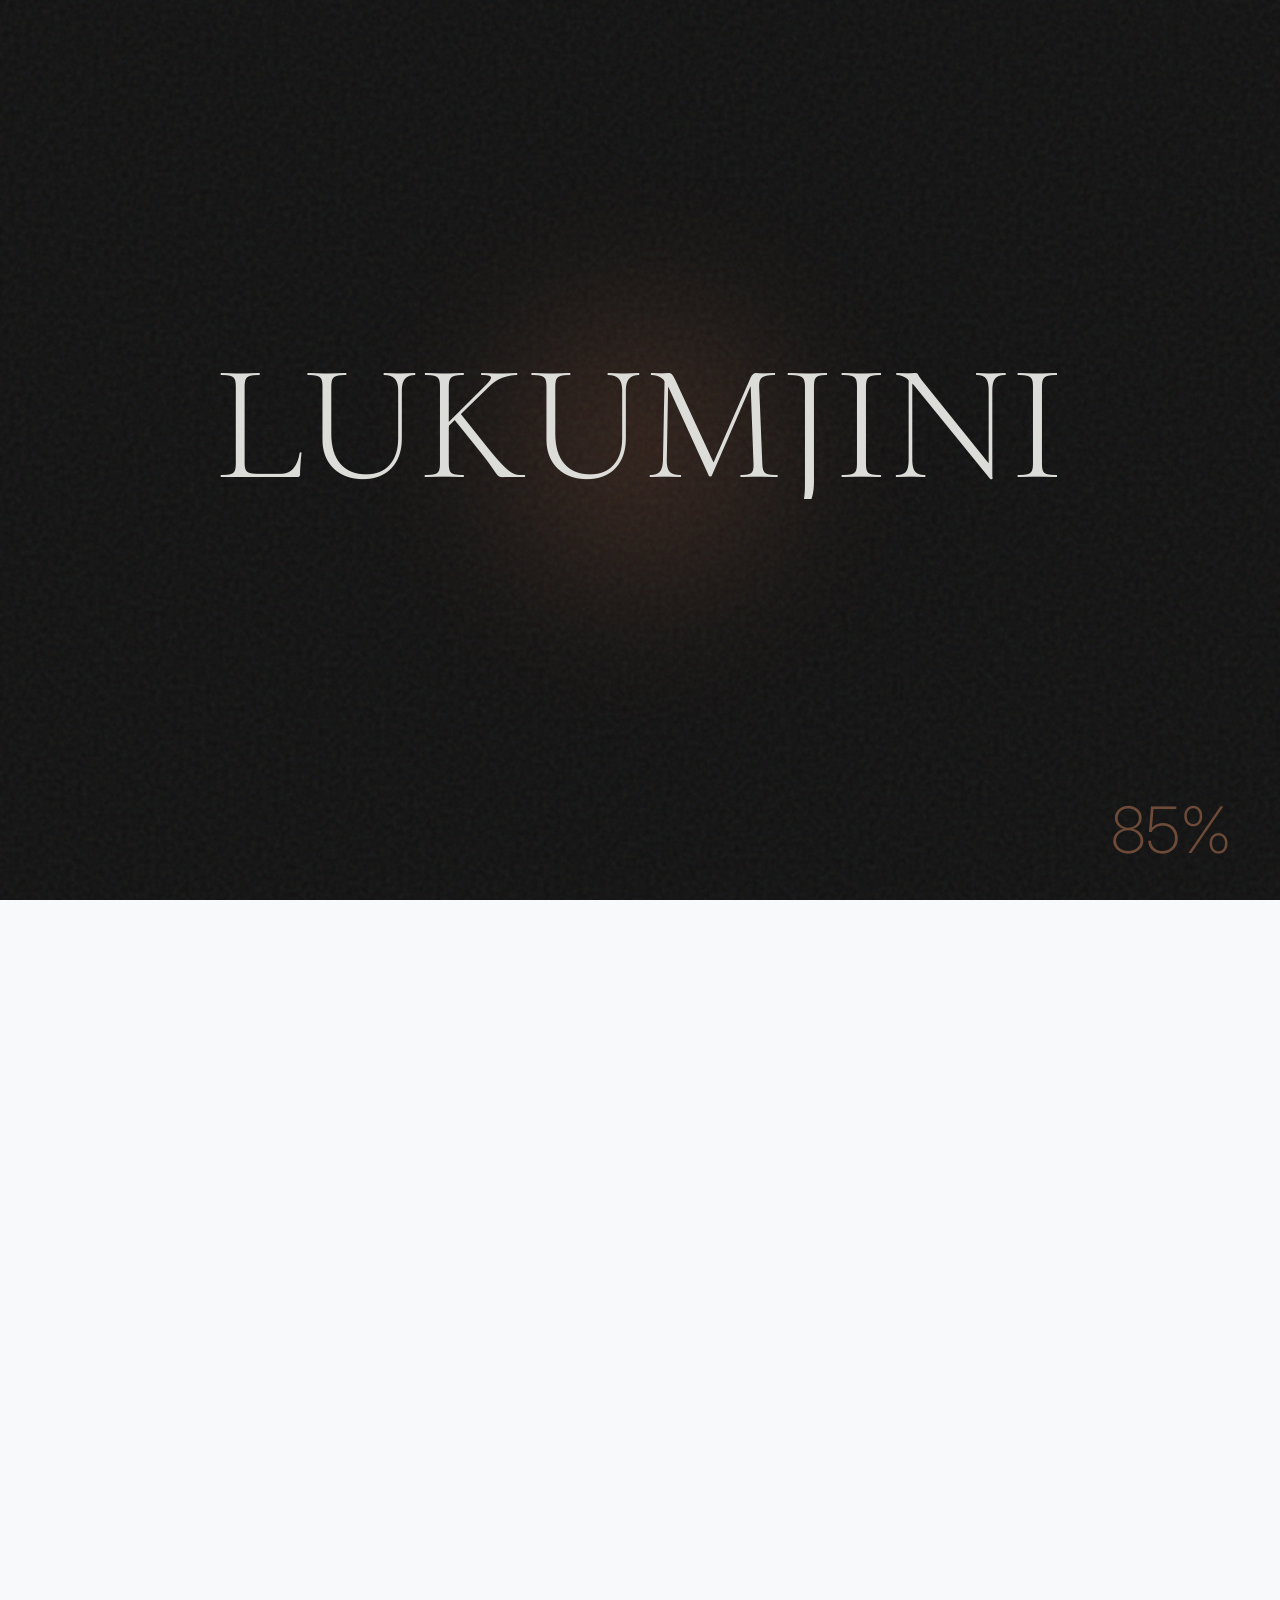
==== index.html @ c78a8fc4 "Initial commit: Lukumjini frontend with working cart and dark mode" ====
<!DOCTYPE html>
<html lang="en" data-theme="light">
<head>
    <meta charset="UTF-8">
    <meta name="viewport" content="width=device-width, initial-scale=1.0">
    <title>lukumjini | Kenyan Fashion Editorial</title>
    
    <link rel="preconnect" href="https://fonts.googleapis.com">
    <link rel="preconnect" href="https://fonts.gstatic.com" crossorigin>
    <link href="https://fonts.googleapis.com/css2?family=Cormorant+Garamond:ital,wght@0,300;0,400;0,600;1,400&family=Inter:wght@200;300;400&display=swap" rel="stylesheet">
    <link rel="stylesheet" href="css/home.css">

</head>
<body>

    <div id="preloader">
        <div class="grain"></div>
        <div class="glow-spot"></div>
        
        <div class="title-container" id="title-wrapper"></div>

        <button id="enter-trigger">Karibu Lukumjini →</button>
        
        <div class="counter-wrap">
            <span id="counter">0</span>%
        </div>
    </div>

    <div id="main-content">
        
        <div class="fog-container">
            <div class="fog-blob blob-1"></div>
            <div class="fog-blob blob-2"></div>
            <div class="fog-blob blob-3"></div>
        </div>

        <nav>
            <div class="logo">lukumjini</div>
            
            <div class="nav-right">
                <div class="controls desktop-only">
                    <button class="control-btn theme-btn">Dark Mode</button>
                </div>
                
                <div class="hamburger" id="hamburger-menu">
                    <span></span>
                    <span></span>
                    <span></span>
                </div>
            </div>

            <div class="nav-links" id="mobile-menu">
                <a href="#" class="hover-trigger">Brands</a>
                <a href="cart.html" class="hover-trigger">Cart (0)</a>
                <button class="control-btn theme-btn mobile-only" style="margin-top: 1.5rem;">Dark Mode</button>
            </div>
        </nav>

        <section class="hero">
            <div class="hero-sub">The Nairobi Trendsetters</div>
            <h1>
                MAKASI<br>
                PE$OS<br>
                STUDIO 18<br>
                METAMORPHISIZED
            </h1>
            <div class="scroll-indicator">Scroll to Explore</div>
        </section>

        <section class="section">
            <div class="brand-header reveal">
                <h2 class="brand-title">Makasi Studio</h2>
                <div class="brand-content">
                    <p class="brand-desc">Structured confidence. High-fashion meets architectural cuts in the heart of Nairobi.</p>
                    <a href="makasi.html" class="shop-btn hover-trigger">Visit Store</a>
                </div>
            </div>
            <div class="gallery-grid">
                <div class="product-card reveal hover-trigger">
                    <div class="img-container">
                        <img src="assets/Makasi studios/STILL SEARCHINGThis campaign concept is inspired by real life conversations & people in differen (2).jpg" alt="Makasi Coat">
                    </div>
                    <div class="product-info">
                        <span>Makasi   X  Pe$o</span><span>KES 12,000</span>
                    </div>
                </div>
                <div class="product-card reveal hover-trigger" style="margin-top: 15vh;">
                    <div class="img-container">
                        <img src="assets/Makasi studios/LIMITED PIECES AVAILABLEDROPPING ON 6TH DECEMBER 2025 VILLAGE CREATIVE, 48 MZIMA SPRING ROAD 📍P.jpg" alt="Makasi Shirt">
                    </div>
                    <div class="product-info">
                        <span>Makasi   X  Pe$os</span>
                    </div>
                </div>
                <div class="product-card reveal hover-trigger" style="margin-top: 5vh;">
                    <div class="img-container">
                        <img src="assets/Makasi studios/PIECES DROPPING ON 6TH DECEMBER 2025VILLAGE CREATIVE, 48 MZIMA SPRING ROAD 📍POP UP TICKETS LINK (1).jpg" alt="Makasi Trousers">
                    </div>
                    <div class="product-info">
                        <span>Makasi   X  Pe$oS</span><span>KES 9,000</span>
                    </div>
                </div>
            </div>
        </section>

        <section class="section">
            <div class="brand-header reveal">
                <h2 class="brand-title">Pesos Nairobi</h2>
                <div class="brand-content">
                    <p class="brand-desc">Street luxury with an edge. The new uniform for the creative class.</p>
                    <a href="pesos.html" class="shop-btn hover-trigger">Visit Store</a>
                </div>
            </div>
            <div class="gallery-grid">
                <div class="product-card reveal hover-trigger" style="margin-top: 5vh;">
                    <div class="img-container">
                        <img src="assets/Pe$os/ALL ORDERS PLACED AFTER 24.12.25 TO BE DELIVERED WITHIN 7-14 DAYS FROM TODAYDm us in case your o (1).jpg" alt="Pesos Hoodie">
                    </div>
                    <div class="product-info">
                        <span> Pe$os</span>
                    </div>
                </div>
                <div class="product-card reveal hover-trigger" style="margin-top: 20vh;">
                    <div class="img-container">
                        <img src="assets/Pe$os/Pesos Nairobi ‘25 First dropLaunching on 24th April 8pm EAT. Sign up for early access to the dro.jpg" alt="Pesos Accessory">
                    </div>
                    <div class="product-info">
                        <span> Pe$os</span>
                    </div>
                </div>
                <div class="product-card reveal hover-trigger" style="margin-top: 0vh;">
                    <div class="img-container">
                        <img src="assets/Pe$os/PIECES DROPPING ON 6TH DECEMBER 2025VILLAGE CREATIVE, 48 MZIMA SPRING ROAD 📍POP UP TICKETS LINK.jpg" alt="Pesos Portrait">
                    </div>
                    <div class="product-info">
                        <span>Makasi   X  Pe$os </span>
                    </div>
                </div>
            </div>
        </section>

        <section class="section">
            <div class="brand-header reveal">
                <h2 class="brand-title">Studio 18</h2>
                <div class="brand-content">
                    <p class="brand-desc">Experimental and art-driven. Pushing the boundaries of Nairobi's silhouette.</p>
                    <a href="studio18.html" class="shop-btn hover-trigger">Visit Store</a>
                </div>
            </div>
            <div class="gallery-grid">
                <div class="product-card reveal hover-trigger">
                    <div class="img-container">
                        <img src="assets/Studio 18/We can’t wait to see you This Friday!Introducing more pieces from our limited capsule collection.jpg" alt="Studio 18 Experimental">
                    </div>
                    <div class="product-info">
                        <span>Studio 18 </span>
                    </div>
                </div>
                <div class="product-card reveal hover-trigger" style="margin-top: 15vh;">
                    <div class="img-container">
                        <img src="assets/Studio 18/It’s finally here!The Studio 18 & @jamesonwhiskey Collaboration!Introducing our limited capsule  (2).jpg" alt="Studio 18 Layer">
                    </div>
                    <div class="product-info">
                        <span>Studio 18 </span>
                    </div>
                </div>
                <div class="product-card reveal hover-trigger" style="margin-top: 5vh;">
                    <div class="img-container">
                        <img src="assets/Studio 18/It’s finally here!The Studio 18 & @jamesonwhiskey Collaboration!Introducing our limited capsule .jpg" alt="Studio 18 Accessory">
                    </div>
                    <div class="product-info">
                        <span>Studio 18  </span>
                    </div>
                </div>
            </div>
        </section>

        <section class="section">
            <div class="brand-header reveal">
                <h2 class="brand-title">Metamorphisized</h2>
                <div class="brand-content">
                    <p class="brand-desc">Form, movement, and transformation. Clothing that changes with you.</p>
                    <a href="metamorphisized.html" class="shop-btn hover-trigger">Visit Store</a>
                </div>
            </div>
            <div class="gallery-grid">
                <div class="product-card reveal hover-trigger">
                    <div class="img-container">
                        <img src="assets/Metarmophisized/Look 3- Omari wears the white floral shirt paired with the Parsley shorts and our Kismart Canvas.jpg" alt="Meta Dress">
                    </div>
                    <div class="product-info">
                        <span>Metamorphisized</span>
                    </div>
                </div>
                
                <div class="product-card reveal hover-trigger" style="margin-top: 15vh;">
                    <div class="img-container">
                        <img src="assets/Metarmophisized/Silence Speakes Volumes with @kennedymirema He styles our Black Bubble Tshirt and Bubble pantsTh (1).jpg" alt="Meta Concept">
                    </div>
                    <div class="product-info">
                        <span>Metamorphisized</span>
                    </div>
                </div>

                <div class="product-card reveal hover-trigger" style="margin-top: 5vh;">
                    <div class="img-container">
                        <img src="assets/Metarmophisized/Metamorphisized ‘STPLS’ 2025After sometime taken away to build and grow, we present A Collection (3).jpg" alt="Meta Vest">
                    </div>
                    <div class="product-info">
                        <span>Metamorphisized</span>
                    </div>
                </div>
            </div>
        </section>

        <footer>
            <div class="footer-grid reveal">
                <div class="footer-col">
                    <h3>Collections</h3>
                    <ul>
                        <li><a href="#" class="hover-trigger">New Arrivals</a></li>
                        <li><a href="#" class="hover-trigger">Designers</a></li>
                        <li><a href="#" class="hover-trigger">Accessories</a></li>
                        <li><a href="#" class="hover-trigger">Editorial</a></li>
                    </ul>
                </div>
                <div class="footer-col">
                    <h3>Connect</h3>
                    <ul>
                        <li><a href="#" class="hover-trigger">Instagram</a></li>
                        <li><a href="#" class="hover-trigger">Twitter</a></li>
                        <li><a href="#" class="hover-trigger">TikTok</a></li>
                    </ul>
                </div>
                <div class="footer-col">
                    <h3>Legal</h3>
                    <ul>
                        <li><a href="#" class="hover-trigger">Shipping</a></li>
                        <li><a href="#" class="hover-trigger">Returns</a></li>
                        <li><a href="#" class="hover-trigger">Terms</a></li>
                    </ul>
                </div>
                <div class="footer-col newsletter">
                    <h3>Newsletter</h3>
                    <form class="newsletter-form" onsubmit="event.preventDefault();">
                        <input type="email" placeholder="Email Address" required>
                        <button type="submit" class="hover-trigger">→</button>
                    </form>
                </div>
            </div>
            <div class="footer-big-text">LUKUMJINI</div>
        </footer>
    </div>

    <script src="js/index.js"></script>
</body>
</html>
---- css/home.css ----
/* --- 1. CORE VARIABLES & RESET --- */
:root {
    /* Light Mode (Default) */
    --bg-color: #f8f9fa;
    --text-main: #1a1a1a;
    --text-muted: #666666;
    --line-color: rgba(0,0,0,0.1);
    --fog-color: rgba(200,200,200,0.4);
    --font-display: 'Cormorant Garamond', serif;
    --font-ui: 'Inter', sans-serif;
    --easing: cubic-bezier(0.22, 1, 0.36, 1);

    /* Preloader Specifics */
    --loader-bg: #111111;
    --loader-text: #dcdcd9;
    --loader-accent: #c47e5a; 
}

/* Dark Mode Overrides */
[data-theme="dark"] {
    --bg-color: #0a0a0a;
    --text-main: #e0e0e0;
    --text-muted: #888888;
    --line-color: rgba(255,255,255,0.1);
    --fog-color: rgba(50,50,50,0.5);
}

* { margin: 0; padding: 0; box-sizing: border-box; }

body {
    background-color: var(--bg-color);
    color: var(--text-main);
    font-family: var(--font-ui);
    overflow-x: hidden;
    transition: background-color 0.8s var(--easing), color 0.8s var(--easing);
    -webkit-font-smoothing: antialiased;
}

a { color: inherit; text-decoration: none; cursor: pointer; }

/* UTILITY CLASSES FOR RESPONSIVENESS */
.mobile-only { display: none; }

/* =========================================
   PRELOADER STYLES (THE MONOLITH)
   ========================================= */
#preloader {
    position: fixed; top: 0; left: 0;
    width: 100vw; height: 100vh;
    background-color: var(--loader-bg);
    z-index: 9999;
    display: flex; flex-direction: column;
    justify-content: center; align-items: center;
    overflow: hidden;
    transition: transform 1.5s cubic-bezier(0.77, 0, 0.175, 1);
}

#preloader.hidden { display: none !important; }

.grain {
    position: absolute; top: 0; left: 0; width: 100%; height: 100%;
    opacity: 0.07; pointer-events: none; z-index: 2;
    background-image: url("data:image/svg+xml,%3Csvg viewBox='0 0 200 200' xmlns='http://www.w3.org/2000/svg'%3E%3Cfilter id='noiseFilter'%3E%3CfeTurbulence type='fractalNoise' baseFrequency='0.8' numOctaves='3' stitchTiles='stitch'/%3E%3C/filter%3E%3Crect width='100%25' height='100%25' filter='url(%23noiseFilter)'/%3E%3C/svg%3E");
}

.title-container {
    display: flex; overflow: hidden; position: relative; z-index: 10; padding: 0 2rem;
}

.big-letter {
    font-family: 'Cormorant Garamond', serif;
    font-size: 13vw; 
    font-weight: 300;
    color: var(--loader-text);
    text-transform: uppercase;
    line-height: 0.9;
    transform: translateY(110%); 
    transition: transform 2s cubic-bezier(0.19, 1, 0.22, 1);
    mix-blend-mode: exclusion;
}

.counter-wrap {
    position: absolute; bottom: 2rem; right: 3rem;
    font-family: 'Inter', sans-serif; font-size: 4rem; font-weight: 200;
    color: var(--loader-accent); opacity: 0.5; z-index: 10;
}

#enter-trigger {
    margin-top: 4vh;
    font-family: 'Inter', sans-serif; font-size: 0.8rem;
    letter-spacing: 0.3em; text-transform: uppercase;
    color: var(--loader-accent); background: transparent; border: none;
    cursor: pointer; opacity: 0; transform: translateY(20px);
    transition: all 0.8s ease; z-index: 20; position: relative;
}

#enter-trigger::after {
    content: ''; position: absolute; bottom: -5px; left: 50%;
    width: 0%; height: 1px; background: var(--loader-accent);
    transform: translateX(-50%); transition: width 0.3s;
}
#enter-trigger:hover::after { width: 100%; }

.glow-spot {
    position: absolute; width: 40vw; height: 40vw;
    background: radial-gradient(circle, #7a4832 0%, rgba(26, 25, 24, 0) 60%);
    border-radius: 50%; opacity: 0.4; filter: blur(60px);
    animation: moveGlow 10s infinite alternate ease-in-out; z-index: 1;
}
@keyframes moveGlow { 0% { transform: translate(-20%, -10%); } 100% { transform: translate(20%, 10%); } }

/* =========================================
   MAIN SITE STYLES
   ========================================= */
#main-content {
    opacity: 0; 
    transition: opacity 1s ease 0.5s;
}

#main-content.visible { opacity: 1; }

/* --- 2. ETHEREAL ATMOSPHERE --- */
.fog-container {
    position: fixed; top: 0; left: 0; width: 100vw; height: 100vh;
    z-index: -1; overflow: hidden; pointer-events: none;
}
.fog-blob {
    position: absolute; background: radial-gradient(circle, var(--fog-color) 0%, rgba(255,255,255,0) 70%);
    border-radius: 50%; filter: blur(80px); transition: background 0.8s ease;
    animation: drift 20s infinite alternate ease-in-out;
}
[data-theme="dark"] .fog-blob { background: radial-gradient(circle, var(--fog-color) 0%, rgba(0,0,0,0) 70%); }
.blob-1 { width: 800px; height: 800px; top: -20%; left: -10%; animation-duration: 25s; }
.blob-2 { width: 600px; height: 600px; bottom: -10%; right: -10%; animation-duration: 18s; animation-delay: -5s; }
.blob-3 { width: 400px; height: 400px; top: 40%; left: 40%; animation-duration: 30s; }
@keyframes drift { 0% { transform: translate(0, 0) scale(1); } 100% { transform: translate(30px, 50px) scale(1.1); } }

/* --- 3. UI STRUCTURE & NAVIGATION --- */
nav {
    position: fixed; top: 0; left: 0; width: 100%; padding: 2rem 4rem;
    display: flex; justify-content: space-between; align-items: center; z-index: 100;
    background: linear-gradient(to bottom, var(--bg-color) 0%, transparent 100%);
    box-sizing: border-box;
}
.logo {
    font-family: var(--font-display); font-size: 1.5rem; letter-spacing: 0.1em;
    font-weight: 600; text-transform: uppercase; z-index: 105; 
    position: relative;
}

.nav-right { display: flex; align-items: center; gap: 3rem; }
.nav-links { display: flex; gap: 3rem; font-size: 0.75rem; text-transform: uppercase; letter-spacing: 0.15em; }
.controls { display: flex; gap: 1rem; }
.control-btn {
    background: transparent; border: 1px solid var(--text-main); color: var(--text-main);
    padding: 0.5rem 1rem; font-family: var(--font-ui); font-size: 0.7rem;
    text-transform: uppercase; letter-spacing: 0.1em; border-radius: 50px;
    cursor: pointer; transition: all 0.3s ease;
}
.control-btn:hover { background: var(--text-main); color: var(--bg-color); }

/* Desktop Hamburger (Hidden by default) */
.hamburger {
    display: none;
    flex-direction: column;
    justify-content: space-between;
    width: 30px;
    height: 18px;
    cursor: pointer;
    z-index: 105; 
    position: relative;
}
.hamburger span {
    display: block;
    width: 100%;
    height: 2px;
    background-color: var(--text-main);
    transition: all 0.3s var(--easing);
}

/* --- 4. HERO SECTION --- */
.hero {
    height: 100vh; display: flex; flex-direction: column;
    justify-content: center; align-items: center; text-align: center; padding: 0 2rem;
}
h1 {
    font-family: var(--font-display); font-size: 8vw; font-weight: 300; line-height: 0.9;
    letter-spacing: -0.02em; margin-bottom: 2rem; opacity: 0;
    transform: translateY(30px); animation: fadeUp 1.5s var(--easing) forwards 0.5s;
}
.hero-sub {
    font-size: 0.9rem; text-transform: uppercase; letter-spacing: 0.2em;
    color: var(--text-muted); opacity: 0; animation: fadeUp 1.5s var(--easing) forwards 1s;
}
@keyframes fadeUp { to { opacity: 1; transform: translateY(0); } }
.scroll-indicator {
    position: absolute; bottom: 3rem; font-size: 0.7rem;
    text-transform: uppercase; letter-spacing: 0.2em; opacity: 0.5;
}

/* --- 5. CONTENT SECTIONS --- */
.section { padding: 10vh 10vw; min-height: 100vh; }
.brand-header {
    display: flex; justify-content: space-between; align-items: flex-end;
    margin-bottom: 6rem; border-bottom: 1px solid var(--line-color); padding-bottom: 3rem; 
}
.brand-title { font-family: var(--font-display); font-size: 4rem; font-style: italic; }
.brand-content { display: flex; flex-direction: column; align-items: flex-start; gap: 2rem; }
.brand-desc { max-width: 300px; font-size: 0.85rem; line-height: 1.6; color: var(--text-muted); }
.shop-btn {
    font-size: 0.75rem; text-transform: uppercase; letter-spacing: 0.15em;
    border: 1px solid var(--text-main); padding: 1rem 2.5rem;
    display: inline-block; background: transparent; transition: all 0.4s var(--easing);
}
.shop-btn:hover { background: var(--text-main); color: var(--bg-color); padding: 1rem 3.5rem; }

/* --- 6. PRODUCT GRID --- */
.gallery-grid { display: grid; grid-template-columns: repeat(3, 1fr); gap: 4vw; }
.product-card { position: relative; transition: transform 0.6s var(--easing); cursor: pointer; }
.img-container {
    width: 100%; height: 600px; overflow: hidden;
    background-color: rgba(120,120,120,0.1); position: relative;
}
.img-container img {
    width: 100%; height: 100%; object-fit: cover;
    transition: transform 1.2s var(--easing), filter 0.5s ease; filter: grayscale(20%);
}
.product-info {
    margin-top: 1.5rem; display: flex; justify-content: space-between;
    font-size: 0.8rem; letter-spacing: 0.05em; opacity: 0.7; transition: opacity 0.3s;
}
.product-card:hover .img-container img { transform: scale(1.05); filter: grayscale(0%); }
.product-card:hover .product-info { opacity: 1; }
.reveal { opacity: 0; transform: translateY(50px); transition: all 1s var(--easing); }
.reveal.active { opacity: 1; transform: translateY(0); }

/* --- 7. FOOTER --- */
footer {
    margin-top: 10vh; padding: 6rem 4rem 2rem 4rem;
    background-color: var(--bg-color); border-top: 1px solid var(--line-color);
    transition: background-color 0.8s;
}
.footer-grid { display: grid; grid-template-columns: 1fr 1fr 1fr 1.5fr; gap: 2rem; margin-bottom: 8rem; }
.footer-col h3 {
    font-family: var(--font-ui); font-size: 0.7rem; text-transform: uppercase;
    letter-spacing: 0.1em; margin-bottom: 2rem; color: var(--text-muted);
}
.footer-col ul { list-style: none; }
.footer-col li { margin-bottom: 1rem; }
.footer-col a { font-family: var(--font-display); font-size: 1.4rem; font-style: italic; transition: color 0.3s; }
.footer-col a:hover { color: var(--text-muted); }
/* --- NEWSLETTER SUBMIT STYLES --- */
.newsletter-form {
    display: flex;
    align-items: center;
    border-bottom: 1px solid var(--text-main);
    transition: border-color 0.3s;
}

.newsletter-form:focus-within {
    border-bottom: 1px solid var(--text-muted);
}

.newsletter input {
    background: transparent; 
    border: none; /* Border moved to the form container */
    padding: 1rem 0; 
    width: 100%; 
    color: var(--text-main);
    font-family: var(--font-display); 
    font-size: 1.5rem;
}

.newsletter input:focus { 
    outline: none; 
}

.newsletter button {
    background: transparent;
    border: none;
    color: var(--text-main);
    font-size: 1.5rem;
    cursor: pointer;
    padding-left: 1rem;
    transition: transform 0.4s var(--easing), color 0.3s;
}

/* Makes the arrow slide to the right when hovered */
.newsletter button:hover {
    transform: translateX(8px);
    color: var(--text-muted);
}
.footer-big-text {
    font-family: var(--font-ui); font-size: 13.5vw; line-height: 0.8; font-weight: 800;
    text-align: center; letter-spacing: -0.05em; color: var(--text-main);
    opacity: 0.08; user-select: none; margin-top: 4rem;
}

/* --- 8. MOBILE MEDIA QUERIES --- */
@media (max-width: 768px) {
    /* Make mobile-only things appear, and hide desktop stuff */
    .mobile-only { display: block; }
    .desktop-only { display: none !important; }

    /* Layout adjustments */
    .gallery-grid { grid-template-columns: 1fr; gap: 2rem; }
    .product-card { margin-top: 0 !important; }
    
    /* FIX: Adjusted image height for mobile so they fit naturally without huge gaps */
    .img-container { height: 450px; }

    .footer-grid { grid-template-columns: 1fr; }
    
    /* Fix the massive title text */
    h1 { font-size: 8vw; } 
    .brand-header { flex-direction: column; align-items: flex-start; gap: 2rem; }
    
    /* Nav structure positioning */
    nav { 
        padding: 2.5rem 2rem 1.5rem 2rem; 
        width: 100vw; 
        max-width: 100%; 
        overflow: hidden; 
    }
    
    /* Activate Hamburger */
    .hamburger { display: flex; }

    /* Turn regular links into a full-screen mobile menu */
    .nav-links {
        position: fixed;
        top: 0;
        right: -100%; 
        width: 100vw;
        height: 100vh;
        background-color: var(--bg-color);
        flex-direction: column;
        justify-content: center;
        align-items: center;
        gap: 2rem;
        font-size: 1.2rem;
        transition: right 0.6s var(--easing);
        z-index: 101; 
    }

    .nav-links.active {
        right: 0; 
    }

    .hamburger.active span:nth-child(1) { transform: translateY(8px) rotate(45deg); }
    .hamburger.active span:nth-child(2) { opacity: 0; }
    .hamburger.active span:nth-child(3) { transform: translateY(-8px) rotate(-45deg); }

    .big-letter { font-size: 18vw; }
    .footer-big-text { font-size: 10vw; } 
}
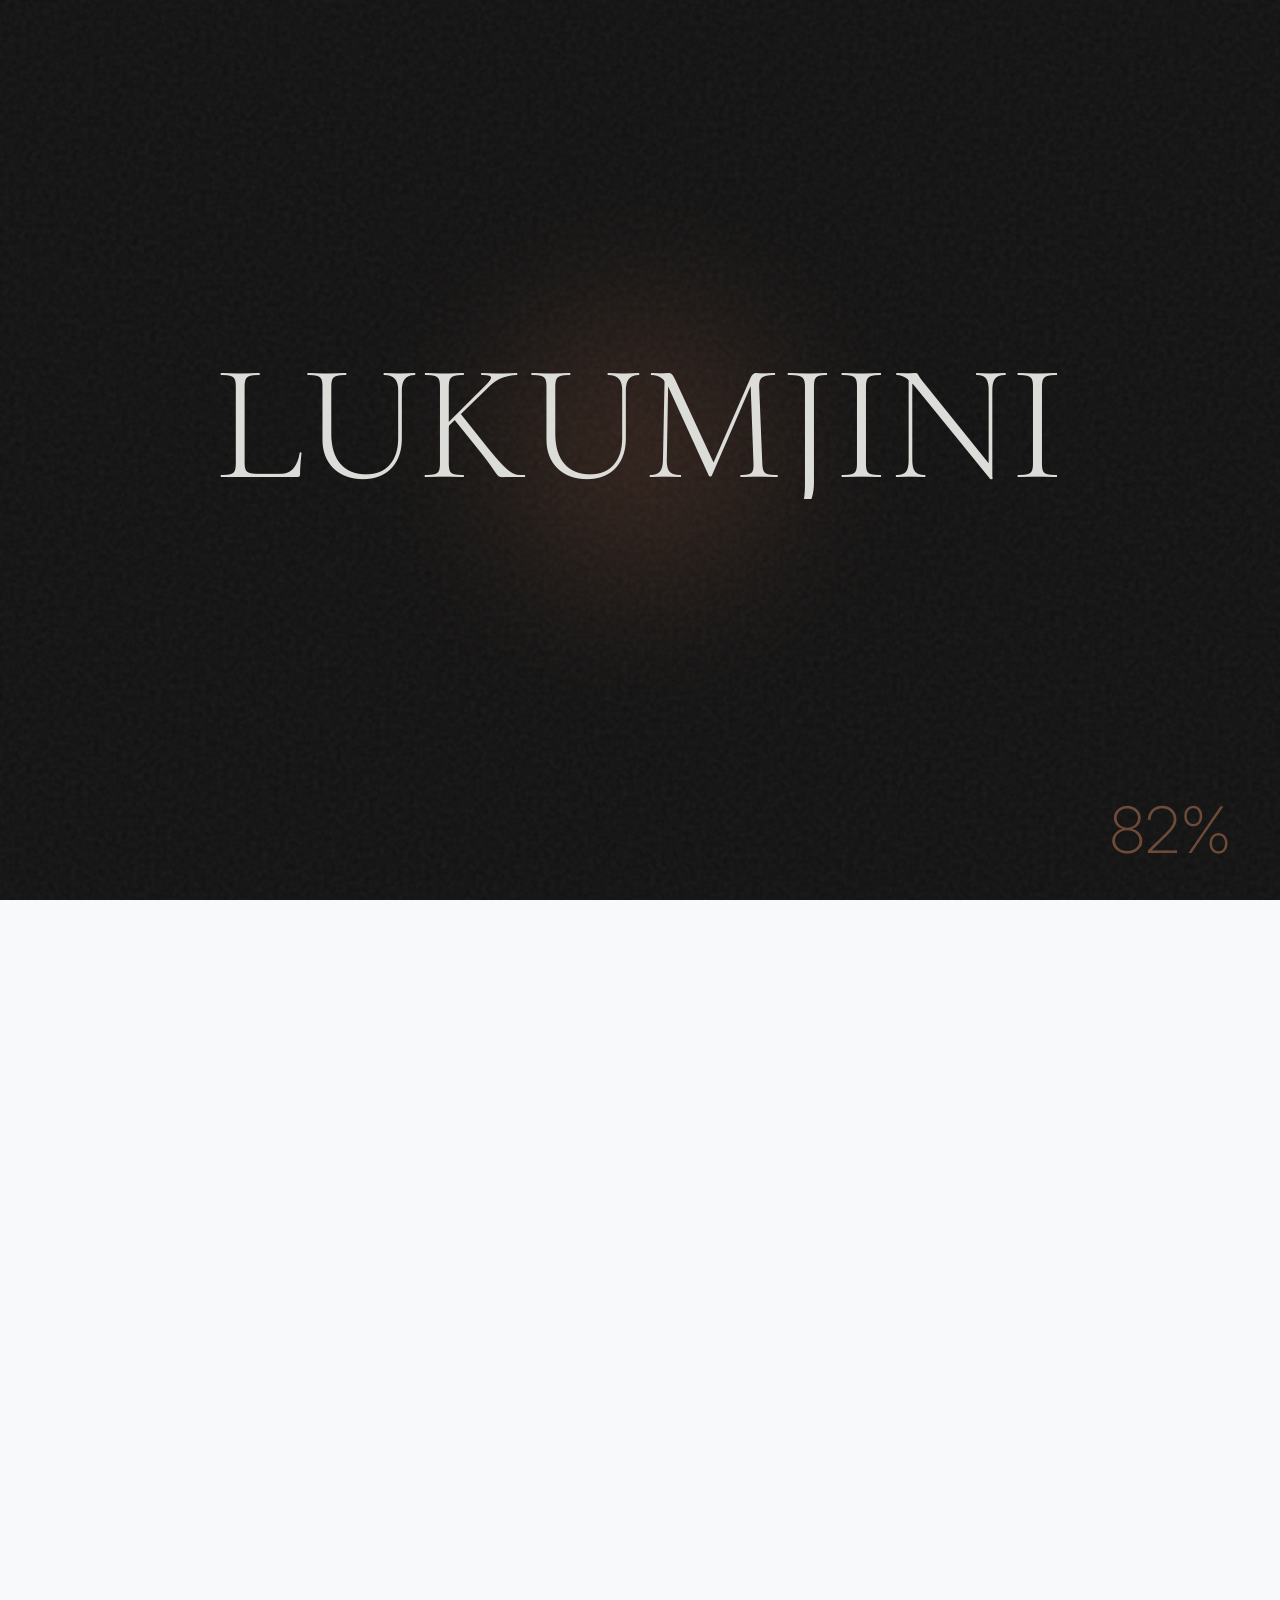
==== commit a7a77c1c: "Fixed image paths and names for GitHub Pages" ====
--- a/index.html
+++ b/index.html
@@ -78,7 +78,7 @@
             <div class="gallery-grid">
                 <div class="product-card reveal hover-trigger">
                     <div class="img-container">
-                        <img src="assets/Makasi studios/STILL SEARCHINGThis campaign concept is inspired by real life conversations & people in differen (2).jpg" alt="Makasi Coat">
+                        <img src="assets/makasi studios/makasi4.jpg" alt="Makasi Coat">
                     </div>
                     <div class="product-info">
                         <span>Makasi   X  Pe$o</span><span>KES 12,000</span>
@@ -86,7 +86,7 @@
                 </div>
                 <div class="product-card reveal hover-trigger" style="margin-top: 15vh;">
                     <div class="img-container">
-                        <img src="assets/Makasi studios/LIMITED PIECES AVAILABLEDROPPING ON 6TH DECEMBER 2025 VILLAGE CREATIVE, 48 MZIMA SPRING ROAD 📍P.jpg" alt="Makasi Shirt">
+                        <img src="assets/makasi studios/makasi1.jpg" alt="Makasi Shirt">
                     </div>
                     <div class="product-info">
                         <span>Makasi   X  Pe$os</span>
@@ -94,7 +94,7 @@
                 </div>
                 <div class="product-card reveal hover-trigger" style="margin-top: 5vh;">
                     <div class="img-container">
-                        <img src="assets/Makasi studios/PIECES DROPPING ON 6TH DECEMBER 2025VILLAGE CREATIVE, 48 MZIMA SPRING ROAD 📍POP UP TICKETS LINK (1).jpg" alt="Makasi Trousers">
+                        <img src="assets/makasi studios/makasi3.jpg" alt="Makasi Trousers">
                     </div>
                     <div class="product-info">
                         <span>Makasi   X  Pe$oS</span><span>KES 9,000</span>
@@ -114,7 +114,7 @@
             <div class="gallery-grid">
                 <div class="product-card reveal hover-trigger" style="margin-top: 5vh;">
                     <div class="img-container">
-                        <img src="assets/Pe$os/ALL ORDERS PLACED AFTER 24.12.25 TO BE DELIVERED WITHIN 7-14 DAYS FROM TODAYDm us in case your o (1).jpg" alt="Pesos Hoodie">
+                        <img src="assets/pesos/pesos1.jpg" alt="Pesos Hoodie">
                     </div>
                     <div class="product-info">
                         <span> Pe$os</span>
@@ -122,7 +122,7 @@
                 </div>
                 <div class="product-card reveal hover-trigger" style="margin-top: 20vh;">
                     <div class="img-container">
-                        <img src="assets/Pe$os/Pesos Nairobi ‘25 First dropLaunching on 24th April 8pm EAT. Sign up for early access to the dro.jpg" alt="Pesos Accessory">
+                        <img src="assets/pesos/pesoschair.jpg" alt="Pesos Accessory">
                     </div>
                     <div class="product-info">
                         <span> Pe$os</span>
@@ -130,7 +130,7 @@
                 </div>
                 <div class="product-card reveal hover-trigger" style="margin-top: 0vh;">
                     <div class="img-container">
-                        <img src="assets/Pe$os/PIECES DROPPING ON 6TH DECEMBER 2025VILLAGE CREATIVE, 48 MZIMA SPRING ROAD 📍POP UP TICKETS LINK.jpg" alt="Pesos Portrait">
+                        <img src="assets/pesos/pesosball.jpg" alt="Pesos Portrait">
                     </div>
                     <div class="product-info">
                         <span>Makasi   X  Pe$os </span>
@@ -150,7 +150,7 @@
             <div class="gallery-grid">
                 <div class="product-card reveal hover-trigger">
                     <div class="img-container">
-                        <img src="assets/Studio 18/We can’t wait to see you This Friday!Introducing more pieces from our limited capsule collection.jpg" alt="Studio 18 Experimental">
+                        <img src="assets/studio18/studio18.jpg" alt="Studio 18 Experimental">
                     </div>
                     <div class="product-info">
                         <span>Studio 18 </span>
@@ -158,7 +158,7 @@
                 </div>
                 <div class="product-card reveal hover-trigger" style="margin-top: 15vh;">
                     <div class="img-container">
-                        <img src="assets/Studio 18/It’s finally here!The Studio 18 & @jamesonwhiskey Collaboration!Introducing our limited capsule  (2).jpg" alt="Studio 18 Layer">
+                        <img src="assets/studio18/studiobvike.jpg" alt="Studio 18 Layer">
                     </div>
                     <div class="product-info">
                         <span>Studio 18 </span>
@@ -166,7 +166,7 @@
                 </div>
                 <div class="product-card reveal hover-trigger" style="margin-top: 5vh;">
                     <div class="img-container">
-                        <img src="assets/Studio 18/It’s finally here!The Studio 18 & @jamesonwhiskey Collaboration!Introducing our limited capsule .jpg" alt="Studio 18 Accessory">
+                        <img src="assets/studio18/studioball.jpg" alt="Studio 18 Accessory">
                     </div>
                     <div class="product-info">
                         <span>Studio 18  </span>
@@ -186,7 +186,7 @@
             <div class="gallery-grid">
                 <div class="product-card reveal hover-trigger">
                     <div class="img-container">
-                        <img src="assets/Metarmophisized/Look 3- Omari wears the white floral shirt paired with the Parsley shorts and our Kismart Canvas.jpg" alt="Meta Dress">
+                        <img src="assets/metarmophisized/floral shirt.jpg" alt="Meta Dress">
                     </div>
                     <div class="product-info">
                         <span>Metamorphisized</span>
@@ -195,7 +195,7 @@
                 
                 <div class="product-card reveal hover-trigger" style="margin-top: 15vh;">
                     <div class="img-container">
-                        <img src="assets/Metarmophisized/Silence Speakes Volumes with @kennedymirema He styles our Black Bubble Tshirt and Bubble pantsTh (1).jpg" alt="Meta Concept">
+                        <img src="assets/metarmophisized/metagirl.jpg" alt="Meta Concept">
                     </div>
                     <div class="product-info">
                         <span>Metamorphisized</span>
@@ -204,7 +204,7 @@
 
                 <div class="product-card reveal hover-trigger" style="margin-top: 5vh;">
                     <div class="img-container">
-                        <img src="assets/Metarmophisized/Metamorphisized ‘STPLS’ 2025After sometime taken away to build and grow, we present A Collection (3).jpg" alt="Meta Vest">
+                        <img src="assets/metarmophisized/metabag.jpg" alt="Meta Vest">
                     </div>
                     <div class="product-info">
                         <span>Metamorphisized</span>
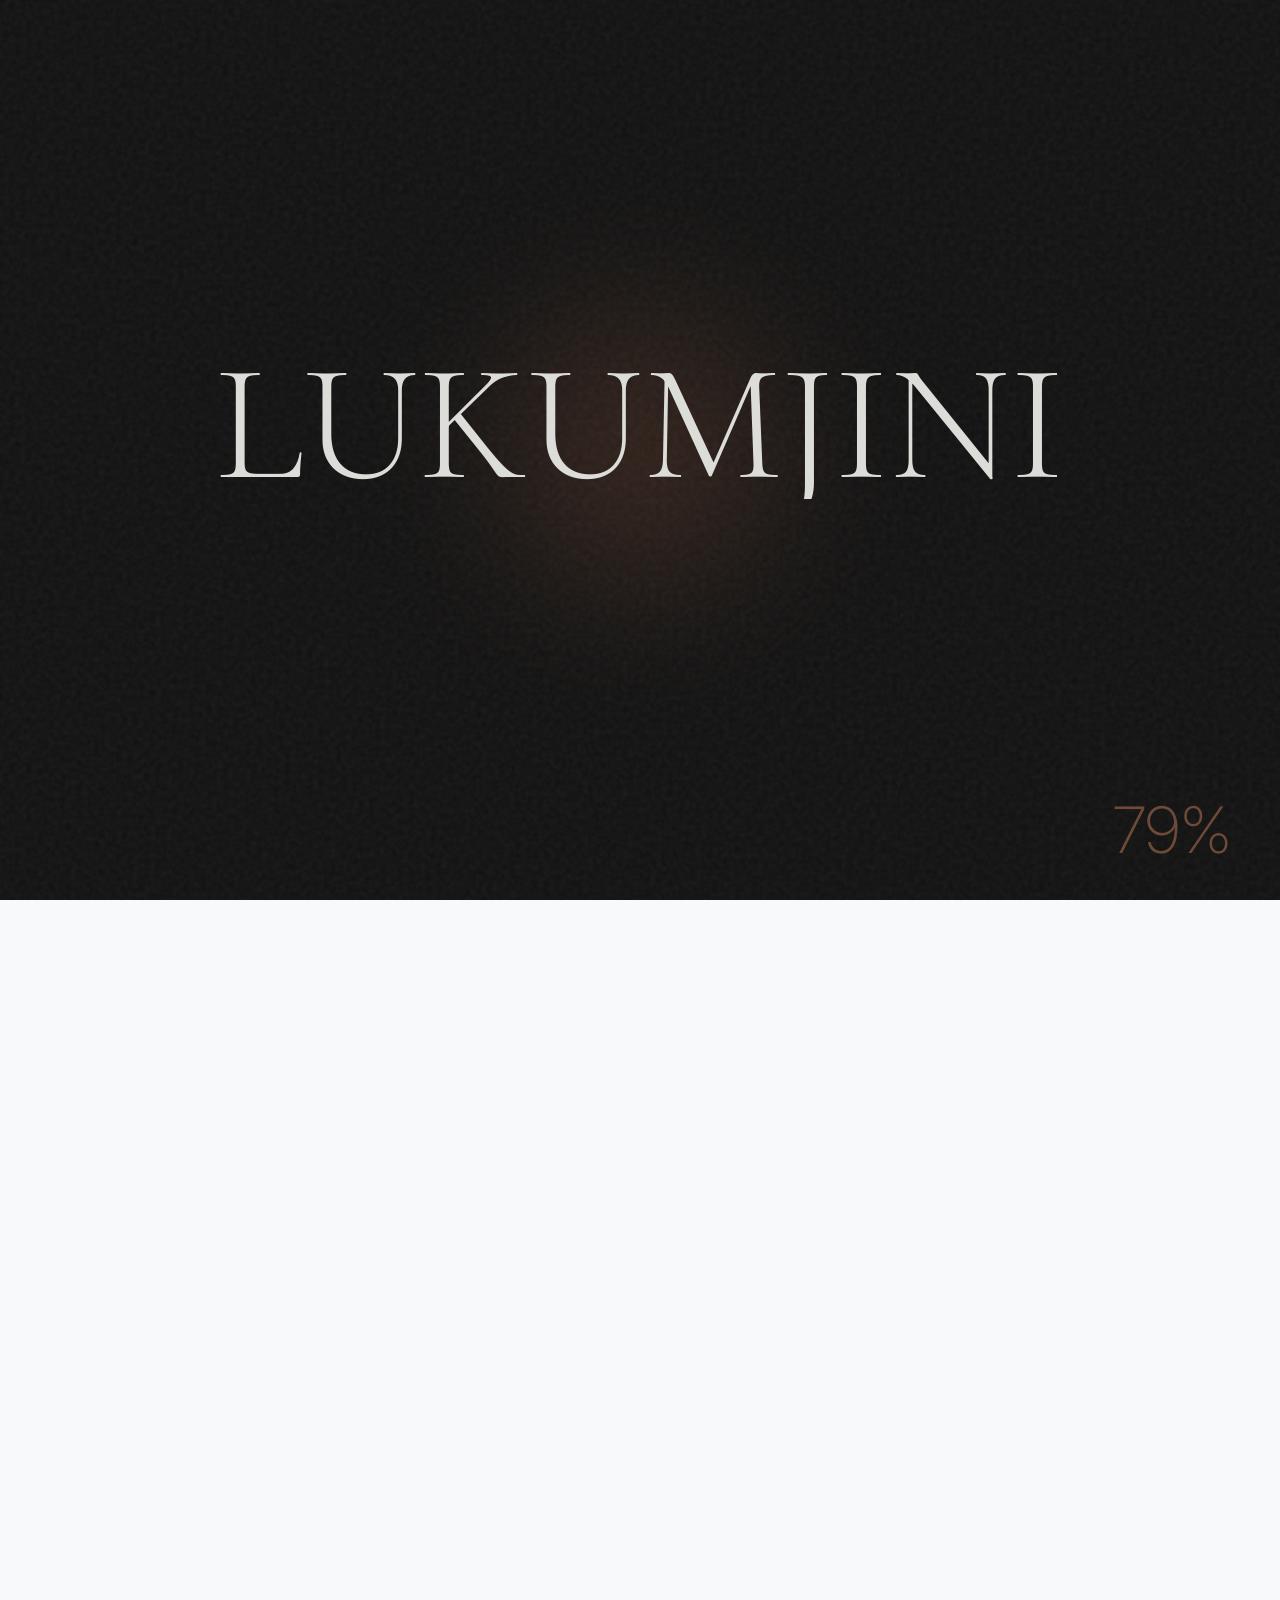
==== commit 72a5fa84: "Fixed mobile cart responsiveness and renamed image files" ====
--- a/index.html
+++ b/index.html
@@ -81,7 +81,7 @@
                         <img src="assets/makasi studios/makasi4.jpg" alt="Makasi Coat">
                     </div>
                     <div class="product-info">
-                        <span>Makasi   X  Pe$o</span><span>KES 12,000</span>
+                        <span>Makasi   X  Pe$os</span><span>KES 12,000</span>
                     </div>
                 </div>
                 <div class="product-card reveal hover-trigger" style="margin-top: 15vh;">
